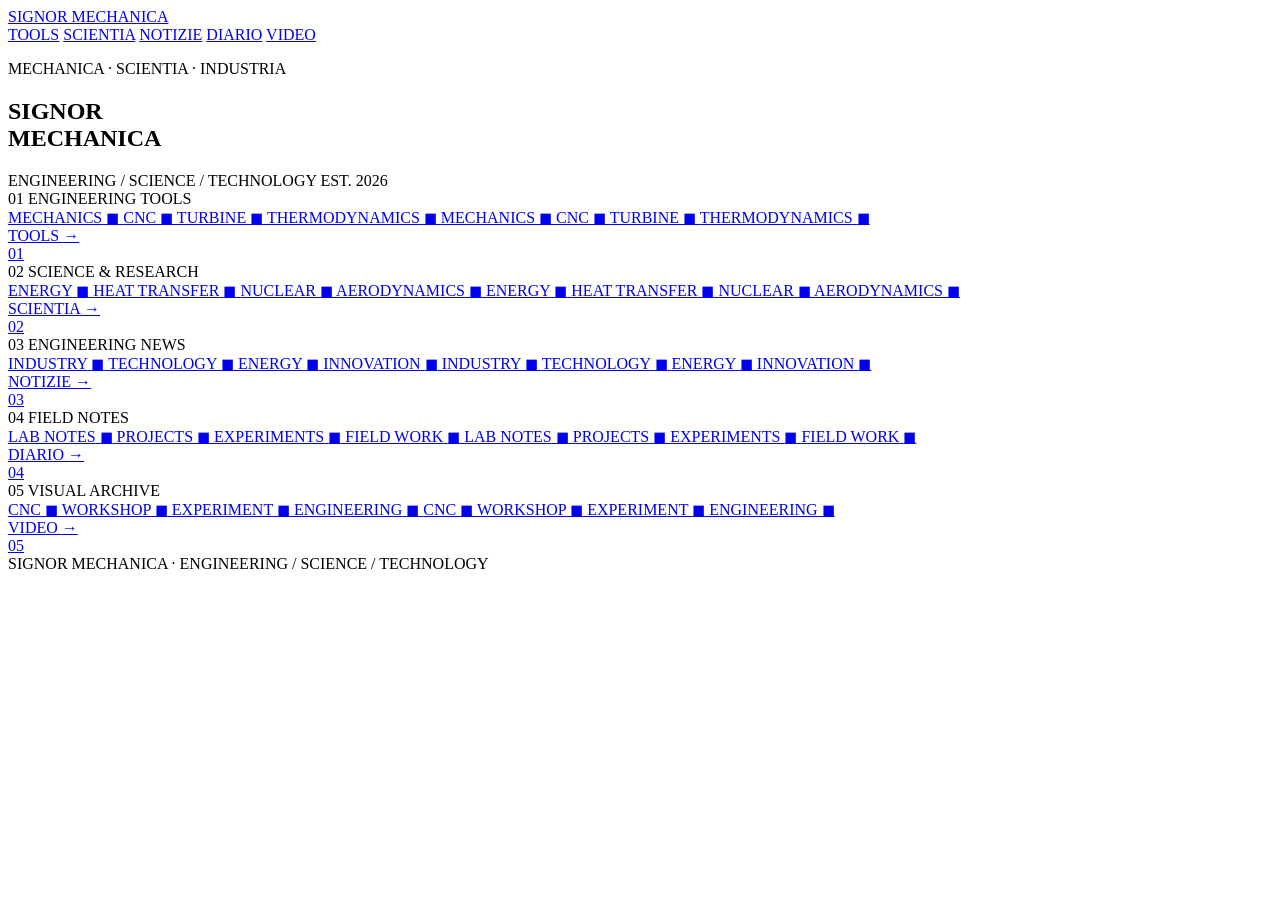
==== index.html @ 3d64be2a "Add files via upload" ====
<!DOCTYPE html>
<html lang="tr">

<head>
    <meta charset="UTF-8">
    <meta name="viewport" content="width=device-width, initial-scale=1.0">

    <title>Signor Mechanica</title>

    <link rel="stylesheet" href="css/style.css">
</head>

<body>

<header class="header">

    <a href="index.html" class="brand">
        SIGNOR MECHANICA
    </a>

    <nav class="navigation">
        <a href="tools.html">TOOLS</a>
        <a href="scientia.html">SCIENTIA</a>
        <a href="notizie.html">NOTIZIE</a>
        <a href="diario.html">DIARIO</a>
        <a href="video.html">VIDEO</a>
    </nav>

</header>


<main>

    <!-- HERO -->

    <section class="hero">

        <p>MECHANICA · SCIENTIA · INDUSTRIA</p>

        <h1>
            SIGNOR<br>
            MECHANICA
        </h1>

        <div class="hero-meta">
            <span>ENGINEERING / SCIENCE / TECHNOLOGY</span>
            <span>EST. 2026</span>
        </div>

    </section>


    <!-- =========================
         TOOLS
    ========================== -->

    <section class="feature-section">

        <div class="feature-label">
            <span>01</span>
            <span>ENGINEERING TOOLS</span>
        </div>

        <a href="tools.html" class="banner-link">

            <div class="banner banner-tools">

                <div class="technical-lines"></div>

                <div class="banner-track">

                    <span>MECHANICS</span>
                    <span>◼</span>
                    <span>CNC</span>
                    <span>◼</span>
                    <span>TURBINE</span>
                    <span>◼</span>
                    <span>THERMODYNAMICS</span>
                    <span>◼</span>

                    <span>MECHANICS</span>
                    <span>◼</span>
                    <span>CNC</span>
                    <span>◼</span>
                    <span>TURBINE</span>
                    <span>◼</span>
                    <span>THERMODYNAMICS</span>
                    <span>◼</span>

                </div>

                <div class="banner-title">
                    TOOLS <span>→</span>
                </div>

                <div class="banner-number">
                    01
                </div>

            </div>

        </a>

    </section>


    <!-- =========================
         SCIENTIA
    ========================== -->

    <section class="feature-section">

        <div class="feature-label">
            <span>02</span>
            <span>SCIENCE & RESEARCH</span>
        </div>

        <a href="scientia.html" class="banner-link">

            <div class="banner banner-scientia">

                <div class="technical-lines"></div>

                <div class="banner-track reverse">

                    <span>ENERGY</span>
                    <span>◼</span>
                    <span>HEAT TRANSFER</span>
                    <span>◼</span>
                    <span>NUCLEAR</span>
                    <span>◼</span>
                    <span>AERODYNAMICS</span>
                    <span>◼</span>

                    <span>ENERGY</span>
                    <span>◼</span>
                    <span>HEAT TRANSFER</span>
                    <span>◼</span>
                    <span>NUCLEAR</span>
                    <span>◼</span>
                    <span>AERODYNAMICS</span>
                    <span>◼</span>

                </div>

                <div class="banner-title">
                    SCIENTIA <span>→</span>
                </div>

                <div class="banner-number">
                    02
                </div>

            </div>

        </a>

    </section>


    <!-- =========================
         NOTIZIE
    ========================== -->

    <section class="feature-section">

        <div class="feature-label">
            <span>03</span>
            <span>ENGINEERING NEWS</span>
        </div>

        <a href="notizie.html" class="banner-link">

            <div class="banner banner-notizie">

                <div class="technical-lines"></div>

                <div class="banner-track">

                    <span>INDUSTRY</span>
                    <span>◼</span>
                    <span>TECHNOLOGY</span>
                    <span>◼</span>
                    <span>ENERGY</span>
                    <span>◼</span>
                    <span>INNOVATION</span>
                    <span>◼</span>

                    <span>INDUSTRY</span>
                    <span>◼</span>
                    <span>TECHNOLOGY</span>
                    <span>◼</span>
                    <span>ENERGY</span>
                    <span>◼</span>
                    <span>INNOVATION</span>
                    <span>◼</span>

                </div>

                <div class="banner-title">
                    NOTIZIE <span>→</span>
                </div>

                <div class="banner-number">
                    03
                </div>

            </div>

        </a>

    </section>


    <!-- =========================
         DIARIO
    ========================== -->

    <section class="feature-section">

        <div class="feature-label">
            <span>04</span>
            <span>FIELD NOTES</span>
        </div>

        <a href="diario.html" class="banner-link">

            <div class="banner banner-diario">

                <div class="technical-lines"></div>

                <div class="banner-track reverse">

                    <span>LAB NOTES</span>
                    <span>◼</span>
                    <span>PROJECTS</span>
                    <span>◼</span>
                    <span>EXPERIMENTS</span>
                    <span>◼</span>
                    <span>FIELD WORK</span>
                    <span>◼</span>

                    <span>LAB NOTES</span>
                    <span>◼</span>
                    <span>PROJECTS</span>
                    <span>◼</span>
                    <span>EXPERIMENTS</span>
                    <span>◼</span>
                    <span>FIELD WORK</span>
                    <span>◼</span>

                </div>

                <div class="banner-title">
                    DIARIO <span>→</span>
                </div>

                <div class="banner-number">
                    04
                </div>

            </div>

        </a>

    </section>


    <!-- =========================
         VIDEO
    ========================== -->

    <section class="feature-section">

        <div class="feature-label">
            <span>05</span>
            <span>VISUAL ARCHIVE</span>
        </div>

        <a href="video.html" class="banner-link">

            <div class="banner banner-video">

                <div class="technical-lines"></div>

                <div class="banner-track">

                    <span>CNC</span>
                    <span>◼</span>
                    <span>WORKSHOP</span>
                    <span>◼</span>
                    <span>EXPERIMENT</span>
                    <span>◼</span>
                    <span>ENGINEERING</span>
                    <span>◼</span>

                    <span>CNC</span>
                    <span>◼</span>
                    <span>WORKSHOP</span>
                    <span>◼</span>
                    <span>EXPERIMENT</span>
                    <span>◼</span>
                    <span>ENGINEERING</span>
                    <span>◼</span>

                </div>

                <div class="banner-title">
                    VIDEO <span>→</span>
                </div>

                <div class="banner-number">
                    05
                </div>

            </div>

        </a>

    </section>

</main>


<footer class="footer">

    SIGNOR MECHANICA · ENGINEERING / SCIENCE / TECHNOLOGY

</footer>


<script src="js/main.js"></script>

</body>

</html>
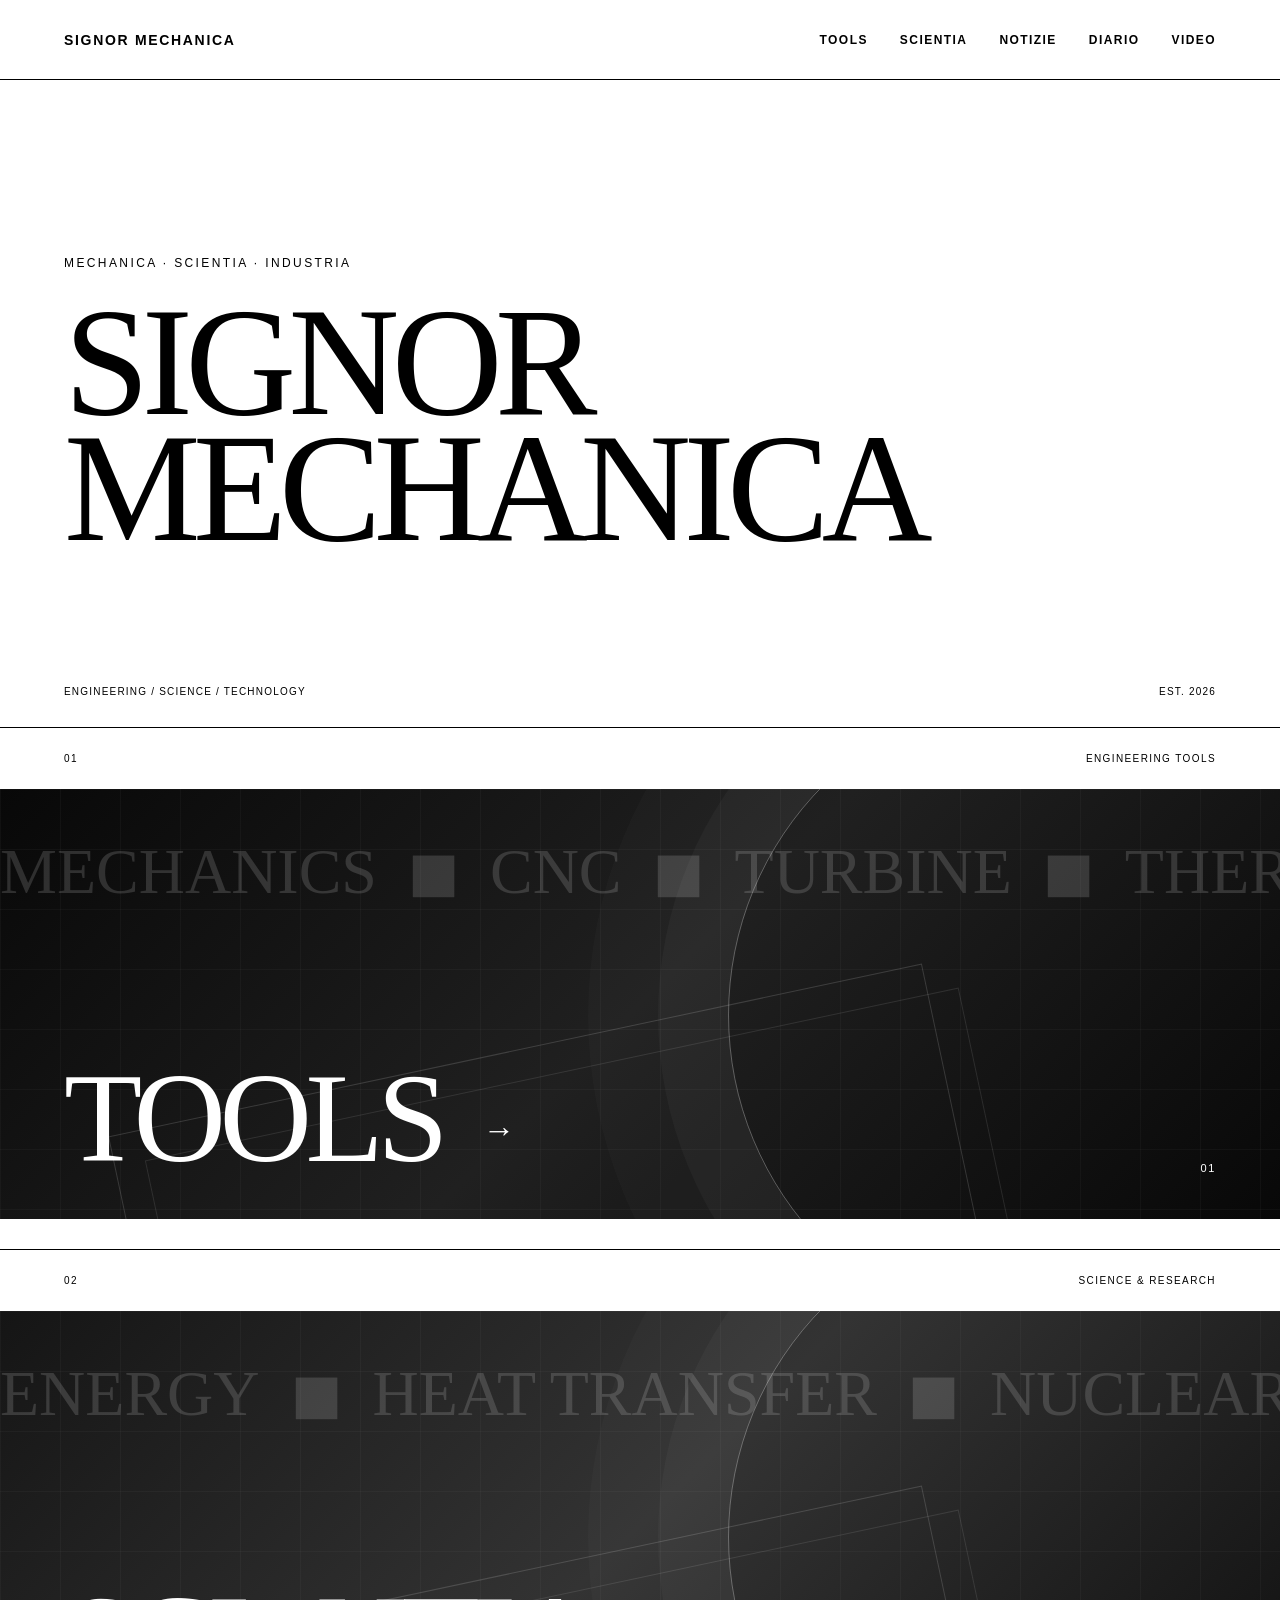
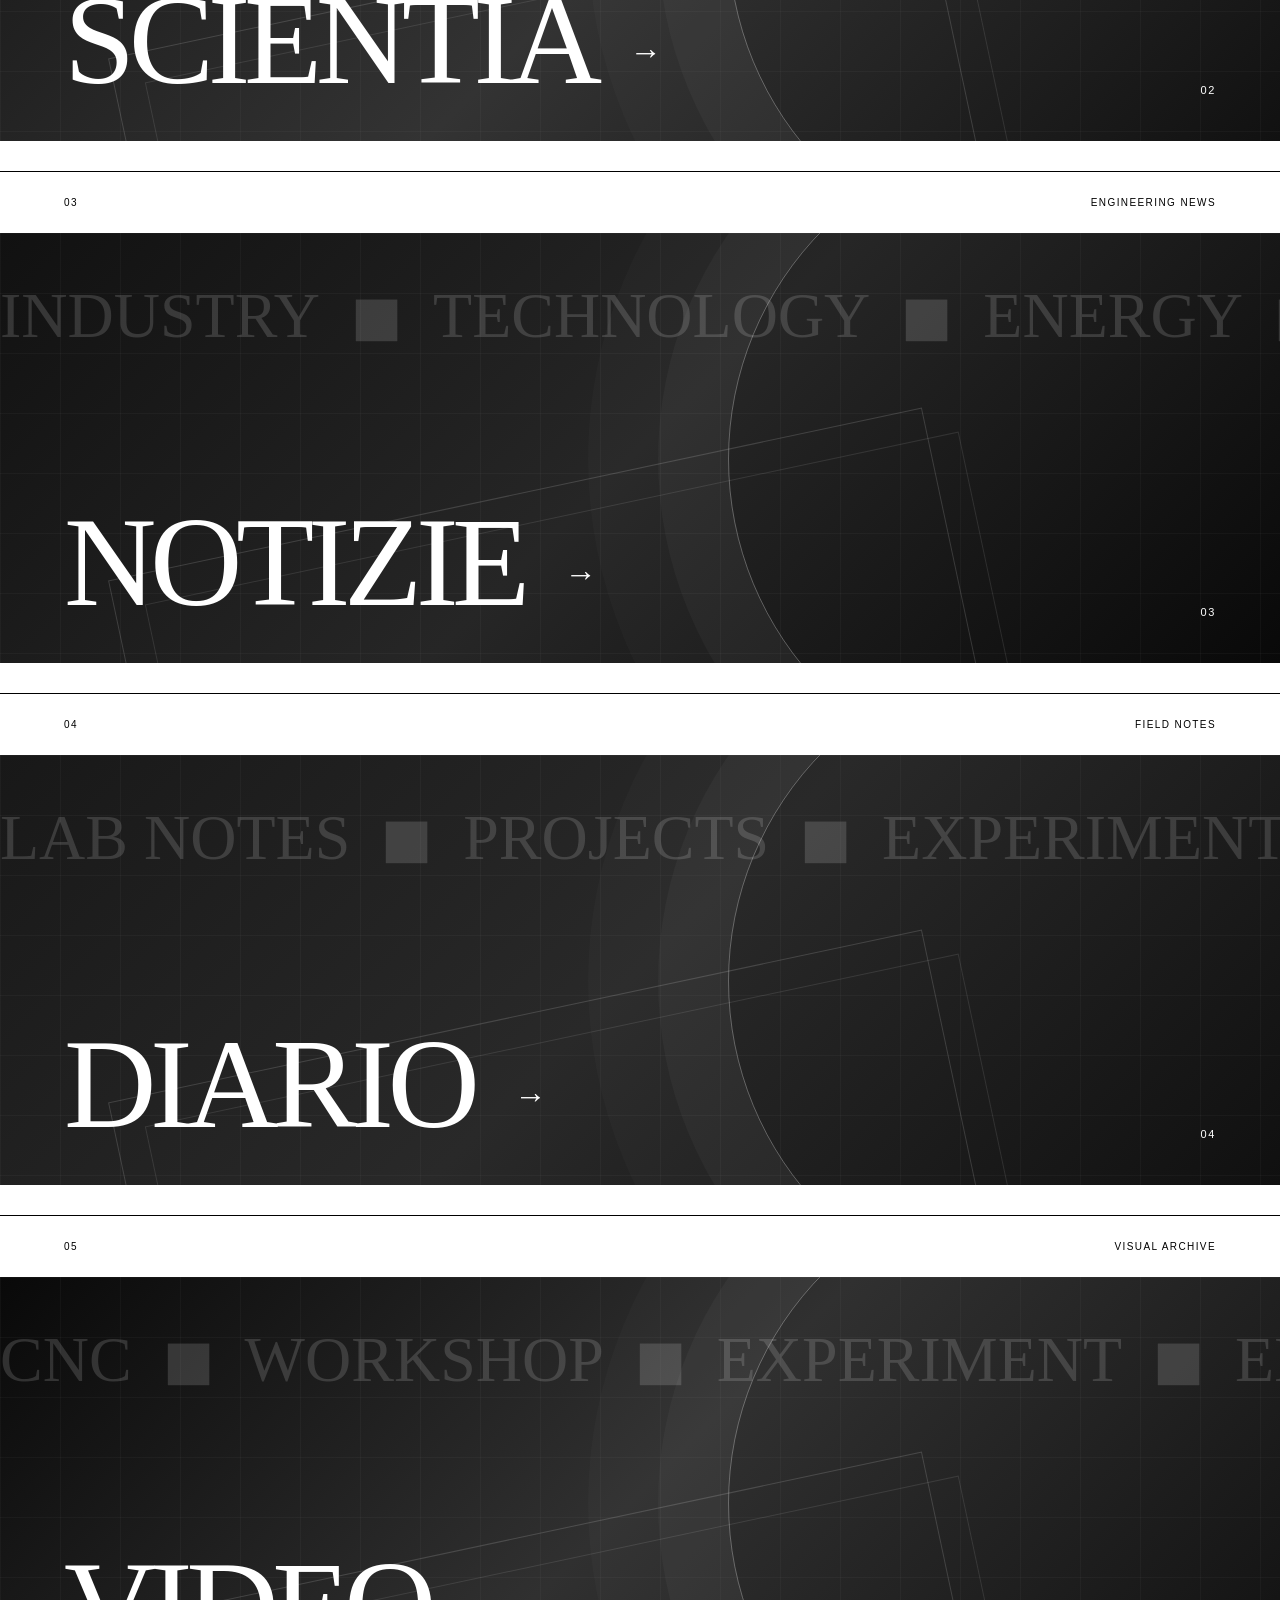
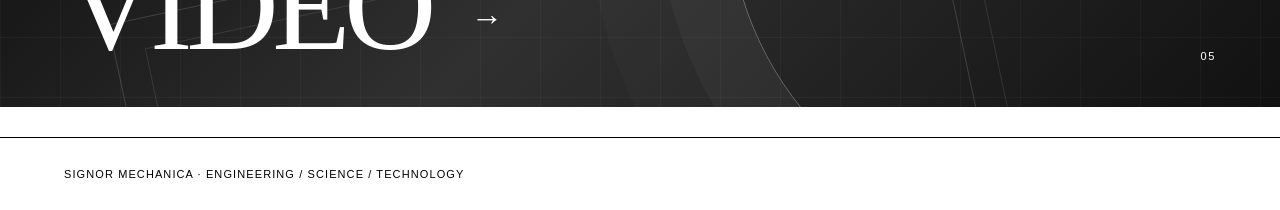
==== commit ea4fd32e: "Update index.html" ====
--- a/index.html
+++ b/index.html
@@ -7,7 +7,7 @@
 
     <title>Signor Mechanica</title>
 
-    <link rel="stylesheet" href="css/style.css">
+    <link rel="stylesheet" href="style.css">
 </head>
 
 <body>
@@ -333,4 +333,4 @@
 
 </body>
 
-</html>+</html>
--- a/style.css
+++ b/style.css
@@ -0,0 +1,1533 @@
+* {
+    margin: 0;
+    padding: 0;
+    box-sizing: border-box;
+}
+
+html {
+    scroll-behavior: smooth;
+}
+
+body {
+    background: #ffffff;
+    color: #000000;
+    font-family: Arial, Helvetica, sans-serif;
+}
+
+
+/* =========================
+   HEADER
+========================= */
+
+.header {
+    height: 80px;
+    padding: 0 5vw;
+
+    display: flex;
+    align-items: center;
+    justify-content: space-between;
+
+    border-bottom: 1px solid #000000;
+}
+
+.brand {
+    color: #000000;
+    text-decoration: none;
+
+    font-size: 14px;
+    font-weight: 700;
+    letter-spacing: 0.12em;
+}
+
+.navigation {
+    display: flex;
+    gap: 32px;
+}
+
+.navigation a {
+    color: #000000;
+    text-decoration: none;
+
+    font-size: 12px;
+    font-weight: 600;
+    letter-spacing: 0.12em;
+}
+
+.navigation a:hover {
+    text-decoration: underline;
+}
+
+
+/* =========================
+   HERO
+========================= */
+
+.hero {
+    min-height: 72vh;
+    padding: 10vh 5vw;
+
+    display: flex;
+    flex-direction: column;
+    justify-content: center;
+
+    border-bottom: 1px solid #000000;
+
+    position: relative;
+    overflow: hidden;
+}
+
+.hero p {
+    margin-bottom: 30px;
+
+    font-size: 12px;
+    letter-spacing: 0.2em;
+}
+
+.hero h1 {
+    font-family: Georgia, "Times New Roman", serif;
+
+    font-size: clamp(60px, 12vw, 180px);
+    font-weight: 400;
+
+    line-height: 0.82;
+    letter-spacing: -0.05em;
+}
+
+.hero-meta {
+    position: absolute;
+
+    bottom: 30px;
+    left: 5vw;
+    right: 5vw;
+
+    display: flex;
+    justify-content: space-between;
+
+    font-size: 10px;
+    letter-spacing: 0.12em;
+}
+
+
+/* =========================
+   FEATURE SECTIONS
+========================= */
+
+.feature-section {
+    border-bottom: 1px solid #000000;
+    padding: 0 0 30px;
+}
+
+.feature-label {
+    padding: 25px 5vw;
+
+    display: flex;
+    justify-content: space-between;
+
+    font-size: 10px;
+    letter-spacing: 0.14em;
+}
+
+
+/* =========================
+   BANNER
+========================= */
+
+.banner-link {
+    display: block;
+
+    color: #ffffff;
+    text-decoration: none;
+
+    overflow: hidden;
+}
+
+.banner {
+    height: 430px;
+
+    position: relative;
+    overflow: hidden;
+
+    background: #111111;
+
+    transition:
+        transform 0.6s cubic-bezier(.2,.8,.2,1),
+        filter 0.6s ease;
+}
+
+
+/* =========================
+   TECHNICAL BACKGROUND
+========================= */
+
+.banner::before {
+    content: "";
+
+    position: absolute;
+    inset: 0;
+
+    background:
+        linear-gradient(
+            90deg,
+            rgba(255,255,255,0.04) 1px,
+            transparent 1px
+        ),
+        linear-gradient(
+            rgba(255,255,255,0.04) 1px,
+            transparent 1px
+        );
+
+    background-size: 60px 60px;
+
+    opacity: 0.8;
+}
+
+
+/* Large engineering circles */
+
+.banner::after {
+    content: "";
+
+    position: absolute;
+
+    width: 650px;
+    height: 650px;
+
+    border: 1px solid rgba(255,255,255,0.3);
+    border-radius: 50%;
+
+    right: -100px;
+    top: -100px;
+
+    box-shadow:
+        0 0 0 70px rgba(255,255,255,0.03),
+        0 0 0 140px rgba(255,255,255,0.02);
+}
+
+
+/* =========================
+   DIFFERENT BANNER WORLDS
+========================= */
+
+.banner-tools {
+    background:
+        linear-gradient(
+            135deg,
+            #080808 0%,
+            #202020 50%,
+            #080808 100%
+        );
+}
+
+.banner-scientia {
+    background:
+        linear-gradient(
+            135deg,
+            #151515 0%,
+            #333333 50%,
+            #111111 100%
+        );
+}
+
+.banner-notizie {
+    background:
+        linear-gradient(
+            135deg,
+            #111111 0%,
+            #262626 50%,
+            #090909 100%
+        );
+}
+
+.banner-diario {
+    background:
+        linear-gradient(
+            135deg,
+            #181818 0%,
+            #292929 50%,
+            #101010 100%
+        );
+}
+
+.banner-video {
+    background:
+        linear-gradient(
+            135deg,
+            #090909 0%,
+            #303030 50%,
+            #111111 100%
+        );
+}
+
+
+/* =========================
+   MOVING TEXT
+========================= */
+
+.banner-track {
+    position: absolute;
+
+    top: 45px;
+    left: 0;
+
+    display: flex;
+    align-items: center;
+
+    gap: 30px;
+
+    width: max-content;
+
+    white-space: nowrap;
+
+    font-family: Georgia, "Times New Roman", serif;
+
+    font-size: clamp(35px, 5vw, 70px);
+
+    color: rgba(255,255,255,0.15);
+
+    animation: bannerMove 24s linear infinite;
+}
+
+.banner-track.reverse {
+    animation: bannerMoveReverse 28s linear infinite;
+}
+
+.banner:hover .banner-track {
+    animation-play-state: paused;
+}
+
+@keyframes bannerMove {
+
+    from {
+        transform: translateX(0);
+    }
+
+    to {
+        transform: translateX(-50%);
+    }
+
+}
+
+@keyframes bannerMoveReverse {
+
+    from {
+        transform: translateX(-50%);
+    }
+
+    to {
+        transform: translateX(0);
+    }
+
+}
+
+
+/* =========================
+   TECHNICAL LINES
+========================= */
+
+.technical-lines {
+    position: absolute;
+
+    width: 65%;
+    height: 65%;
+
+    left: 10%;
+    bottom: -25%;
+
+    border: 1px solid rgba(255,255,255,0.15);
+
+    transform: rotate(-12deg);
+
+    pointer-events: none;
+}
+
+.technical-lines::before {
+    content: "";
+
+    position: absolute;
+
+    width: 100%;
+    height: 100%;
+
+    left: 30px;
+    top: 30px;
+
+    border: 1px solid rgba(255,255,255,0.1);
+}
+
+
+/* =========================
+   BANNER TITLE
+========================= */
+
+.banner-title {
+    position: absolute;
+
+    left: 5vw;
+    bottom: 50px;
+
+    z-index: 5;
+
+    font-family: Georgia, "Times New Roman", serif;
+
+    font-size: clamp(65px, 10vw, 150px);
+
+    line-height: 0.8;
+
+    letter-spacing: -0.05em;
+
+    transition:
+        transform 0.5s ease,
+        letter-spacing 0.5s ease;
+}
+
+.banner-title span {
+    font-family: Arial, Helvetica, sans-serif;
+
+    font-size: 0.25em;
+
+    vertical-align: middle;
+
+    margin-left: 15px;
+}
+
+.banner:hover .banner-title {
+    transform: translateX(20px);
+    letter-spacing: -0.03em;
+}
+
+
+/* =========================
+   NUMBER
+========================= */
+
+.banner-number {
+    position: absolute;
+
+    right: 5vw;
+    bottom: 45px;
+
+    z-index: 5;
+
+    font-size: 11px;
+    letter-spacing: 0.15em;
+}
+
+
+/* =========================
+   HOVER
+========================= */
+
+.banner-link:hover .banner {
+    transform: scale(0.985);
+    filter: contrast(1.15);
+}
+
+.banner-link:active .banner {
+    transform: scale(0.97);
+}
+
+
+/* =========================
+   FOOTER
+========================= */
+
+.footer {
+    padding: 30px 5vw;
+
+    font-size: 11px;
+    letter-spacing: 0.1em;
+}
+
+
+/* =========================
+   MOBILE
+========================= */
+
+@media (max-width: 700px) {
+
+    .header {
+        height: auto;
+
+        padding: 25px 5vw;
+
+        flex-direction: column;
+        align-items: flex-start;
+
+        gap: 20px;
+    }
+
+    .navigation {
+        flex-wrap: wrap;
+        gap: 15px;
+    }
+
+    .hero {
+        min-height: 65vh;
+    }
+
+    .hero h1 {
+        font-size: 20vw;
+    }
+
+    .hero-meta {
+        flex-direction: column;
+        gap: 10px;
+    }
+
+    .feature-label {
+        padding: 20px 5vw;
+    }
+
+    .banner {
+        height: 300px;
+    }
+
+    .banner-track {
+        top: 35px;
+
+        font-size: 40px;
+
+        gap: 20px;
+    }
+
+    .banner-title {
+        left: 5vw;
+        bottom: 35px;
+
+        font-size: 18vw;
+    }
+
+    .banner-number {
+        bottom: 30px;
+        right: 5vw;
+    }
+
+}
+/* ==========================================
+   TOOLS PAGE
+========================================== */
+
+.tool-category {
+    width: 100%;
+}
+
+.tools-grid {
+    display: grid;
+    grid-template-columns: repeat(2, 1fr);
+
+    gap: 1px;
+
+    background: #000000;
+
+    border-bottom: 1px solid #000000;
+}
+
+.tool-card {
+    background: #ffffff;
+
+    min-height: 500px;
+
+    padding: 50px;
+
+    display: flex;
+    flex-direction: column;
+}
+
+.tool-card > span {
+    font-size: 11px;
+
+    letter-spacing: 0.1em;
+
+    margin-bottom: 30px;
+}
+
+.tool-card h2 {
+    font-family: Georgia, "Times New Roman", serif;
+
+    font-size: clamp(40px, 6vw, 80px);
+
+    font-weight: 400;
+
+    line-height: 0.9;
+
+    margin-bottom: 20px;
+}
+
+.tool-card p {
+    max-width: 400px;
+
+    font-size: 14px;
+
+    line-height: 1.5;
+
+    margin-bottom: 40px;
+}
+
+.formula {
+    font-family: Georgia, "Times New Roman", serif;
+
+    font-size: 24px;
+
+    padding: 18px 0;
+
+    margin-bottom: 30px;
+
+    border-top: 1px solid #000000;
+    border-bottom: 1px solid #000000;
+}
+
+.tool-card label {
+    font-size: 11px;
+
+    letter-spacing: 0.08em;
+
+    margin-bottom: 8px;
+}
+
+.tool-card input {
+    width: 100%;
+
+    padding: 14px;
+
+    margin-bottom: 20px;
+
+    border: 1px solid #000000;
+
+    background: #ffffff;
+
+    font-size: 16px;
+
+    font-family: Arial, Helvetica, sans-serif;
+}
+
+.tool-card input:focus {
+    outline: none;
+
+    border: 2px solid #000000;
+}
+
+.tool-card button {
+    margin-top: 10px;
+
+    padding: 16px;
+
+    border: 1px solid #000000;
+
+    background: #000000;
+
+    color: #ffffff;
+
+    font-size: 11px;
+
+    font-weight: 700;
+
+    letter-spacing: 0.12em;
+
+    cursor: pointer;
+
+    transition:
+        background 0.2s ease,
+        color 0.2s ease;
+}
+
+.tool-card button:hover {
+    background: #ffffff;
+
+    color: #000000;
+}
+
+.result {
+    margin-top: 30px;
+
+    min-height: 40px;
+
+    font-family: Georgia, "Times New Roman", serif;
+
+    font-size: 28px;
+
+    border-top: 1px solid #000000;
+
+    padding-top: 15px;
+}
+
+
+/* ==========================================
+   TOOLS CATEGORY HEADER
+========================================== */
+
+.category-title {
+    position: relative;
+
+    min-height: 38vh;
+
+    padding: 8vh 5vw;
+
+    display: flex;
+
+    flex-direction: column;
+
+    justify-content: center;
+
+    align-items: center;
+
+    text-align: center;
+
+    border-bottom: 1px solid #000000;
+}
+
+.category-title > span {
+    position: absolute;
+
+    top: 8vh;
+
+    left: 5vw;
+
+    font-size: 11px;
+
+    letter-spacing: 0.12em;
+}
+
+.category-title h2 {
+    margin: 0;
+
+    font-family: Georgia, "Times New Roman", serif;
+
+    font-size: clamp(55px, 9vw, 130px);
+
+    font-weight: 400;
+
+    line-height: 0.85;
+
+    letter-spacing: -0.04em;
+}
+
+.category-title p {
+    margin: 30px auto 0;
+
+    max-width: 560px;
+
+    font-size: 14px;
+
+    line-height: 1.6;
+
+    text-align: center;
+}
+
+
+/* ==========================================
+   TOOLS MOBILE
+========================================== */
+
+@media (max-width: 700px) {
+
+    .category-title {
+        min-height: 35vh;
+
+        padding: 9vh 5vw;
+    }
+
+    .category-title > span {
+        top: 5vh;
+
+        left: 5vw;
+    }
+
+    .category-title h2 {
+        font-size: 17vw;
+
+        line-height: 0.9;
+    }
+
+    .category-title p {
+        max-width: 90%;
+
+        margin-top: 25px;
+
+        font-size: 13px;
+    }
+
+    .tools-grid {
+        grid-template-columns: 1fr;
+    }
+
+    .tool-card {
+        padding: 35px 5vw;
+
+        min-height: 500px;
+    }
+
+}
+
+/* ==========================================
+   ENGINEERING MAP — CLEAN VERSION
+========================================== */
+
+.engineering-map {
+    width: 100%;
+    padding: 10vh 5vw 12vh;
+
+    background: #f5f5f2;
+
+    border-bottom: 1px solid #000000;
+}
+
+
+/* =========================
+   HEADER
+========================= */
+
+.engineering-map-header {
+    display: flex;
+    justify-content: space-between;
+    align-items: flex-end;
+
+    margin-bottom: 55px;
+}
+
+.engineering-map-header span {
+    font-size: 10px;
+    letter-spacing: 0.16em;
+}
+
+.engineering-map-header h2 {
+    margin: 0;
+
+    font-family: Georgia, "Times New Roman", serif;
+
+    font-size: clamp(55px, 8vw, 110px);
+    font-weight: 400;
+
+    line-height: 0.8;
+    letter-spacing: -0.05em;
+}
+
+
+/* =========================
+   MAP CONTAINER
+========================= */
+
+.map-container {
+    position: relative;
+
+    width: 100%;
+    height: 650px;
+
+    background: #ffffff;
+
+    border: 1px solid #000000;
+
+    overflow: hidden;
+}
+
+
+/* =========================
+   TECHNICAL GRID
+========================= */
+
+.map-container::before {
+    content: "";
+
+    position: absolute;
+    inset: 0;
+
+    background-image:
+        linear-gradient(
+            rgba(0,0,0,0.025) 1px,
+            transparent 1px
+        ),
+        linear-gradient(
+            90deg,
+            rgba(0,0,0,0.025) 1px,
+            transparent 1px
+        );
+
+    background-size: 60px 60px;
+
+    pointer-events: none;
+}
+
+
+/* =========================
+   REMOVE OLD AXIS
+========================= */
+
+.map-axis {
+    display: none;
+}
+
+
+/* =========================
+   CONNECTIONS
+========================= */
+
+.map-connection {
+    position: absolute;
+
+    z-index: 1;
+
+    background: #000000;
+
+    opacity: 0.18;
+}
+
+
+/* vertical connection */
+
+.map-connection.vertical {
+    width: 1px;
+
+    height: 70%;
+
+    top: 15%;
+    bottom: auto;
+}
+
+
+/* horizontal connection */
+
+.map-connection.horizontal {
+    height: 1px;
+
+    width: 70%;
+
+    left: 15%;
+    right: auto;
+}
+
+
+/* =========================
+   NODES
+========================= */
+
+.map-node {
+    position: absolute;
+
+    z-index: 3;
+
+    width: 180px;
+    min-height: 105px;
+
+    padding: 20px;
+
+    background: rgba(255,255,255,0.96);
+
+    border: 1px solid #000000;
+
+    transition:
+        transform 0.3s ease,
+        background 0.3s ease,
+        color 0.3s ease,
+        box-shadow 0.3s ease;
+}
+
+
+/* hover */
+
+.map-node:hover {
+    background: #000000;
+    color: #ffffff;
+
+    transform: translateY(-7px);
+
+    box-shadow: 10px 10px 0 rgba(0,0,0,0.12);
+}
+
+
+/* =========================
+   NODE NUMBER
+========================= */
+
+.map-node span {
+    display: block;
+
+    margin-bottom: 12px;
+
+    font-size: 9px;
+    letter-spacing: 0.15em;
+
+    opacity: 0.6;
+}
+
+
+/* =========================
+   NODE TITLE
+========================= */
+
+.map-node h3 {
+    margin: 0;
+
+    font-family: Georgia, "Times New Roman", serif;
+
+    font-size: 27px;
+    font-weight: 400;
+
+    line-height: 0.9;
+}
+
+
+/* =========================
+   NODE DESCRIPTION
+========================= */
+
+.map-node p {
+    margin-top: 12px;
+
+    max-width: 150px;
+
+    font-size: 10px;
+
+    line-height: 1.45;
+}
+
+
+/* =========================
+   NODE POSITIONS
+========================= */
+
+/* TOP LEFT */
+
+.map-node.mechanics {
+    left: 6%;
+    top: 12%;
+}
+
+
+/* TOP CENTER */
+
+.map-node.materials {
+    left: 50%;
+    top: 7%;
+
+    transform: translateX(-50%);
+}
+
+.map-node.materials:hover {
+    transform: translateX(-50%) translateY(-7px);
+}
+
+
+/* TOP RIGHT */
+
+.map-node.thermo {
+    right: 6%;
+    top: 12%;
+}
+
+
+/* BOTTOM LEFT */
+
+.map-node.fluids {
+    left: 6%;
+    bottom: 12%;
+}
+
+
+/* BOTTOM CENTER */
+
+.map-node.energy {
+    left: 50%;
+    bottom: 7%;
+
+    transform: translateX(-50%);
+}
+
+.map-node.energy:hover {
+    transform: translateX(-50%) translateY(-7px);
+}
+
+
+/* BOTTOM RIGHT */
+
+.map-node.heat {
+    right: 6%;
+    bottom: 12%;
+}
+
+
+/* =========================
+   CENTER
+========================= */
+
+.map-center {
+    position: absolute;
+
+    z-index: 5;
+
+    left: 50%;
+    top: 50%;
+
+    transform: translate(-50%, -50%);
+
+    width: 145px;
+    height: 145px;
+
+    display: flex;
+    align-items: center;
+    justify-content: center;
+
+    text-align: center;
+
+    background: #000000;
+    color: #ffffff;
+
+    border-radius: 50%;
+
+    font-family: Georgia, "Times New Roman", serif;
+
+    font-size: 21px;
+
+    line-height: 0.95;
+
+    box-shadow:
+        0 0 0 15px #ffffff,
+        0 0 0 16px rgba(0,0,0,0.12);
+
+    transition:
+        transform 0.3s ease,
+        box-shadow 0.3s ease;
+}
+
+
+.map-center:hover {
+    transform: translate(-50%, -50%) scale(1.06);
+
+    box-shadow:
+        0 0 0 15px #ffffff,
+        0 0 0 16px #000000;
+}
+
+
+/* =========================
+   MOBILE
+========================= */
+
+@media (max-width: 700px) {
+
+    .engineering-map {
+        padding: 8vh 5vw 10vh;
+    }
+
+
+    .engineering-map-header {
+        display: block;
+
+        margin-bottom: 35px;
+    }
+
+
+    .engineering-map-header h2 {
+        margin-top: 20px;
+
+        font-size: 18vw;
+    }
+
+
+    .map-container {
+        height: 820px;
+
+        min-height: 0;
+    }
+
+
+    .map-axis {
+        display: none;
+    }
+
+
+    .map-connection {
+        display: none;
+    }
+
+
+    .map-center {
+        width: 115px;
+        height: 115px;
+
+        font-size: 17px;
+    }
+
+
+    .map-node {
+        width: 145px;
+        min-height: 95px;
+
+        padding: 16px;
+    }
+
+
+    .map-node h3 {
+        font-size: 22px;
+    }
+
+
+    .map-node p {
+        font-size: 9px;
+
+        max-width: 120px;
+    }
+
+
+    .map-node.mechanics {
+        left: 4%;
+        top: 7%;
+    }
+
+
+    .map-node.materials {
+        left: auto;
+        right: 4%;
+        top: 7%;
+
+        transform: none;
+    }
+
+    .map-node.materials:hover {
+        transform: translateY(-6px);
+    }
+
+
+    .map-node.thermo {
+        right: 4%;
+        top: 29%;
+    }
+
+
+    .map-node.fluids {
+        left: 4%;
+        bottom: 29%;
+    }
+
+
+    .map-node.energy {
+        left: 4%;
+        bottom: 7%;
+
+        transform: none;
+    }
+
+    .map-node.energy:hover {
+        transform: translateY(-6px);
+    }
+
+
+    .map-node.heat {
+        right: 4%;
+        bottom: 7%;
+    }
+}
+/* ==========================================
+   ENGINEERING MAP — FINAL OVERRIDE
+========================================== */
+
+.engineering-map {
+    width: 100% !important;
+    padding: 90px 5vw 110px !important;
+    background: #f4f4f1 !important;
+    border-bottom: 1px solid #000 !important;
+}
+
+.engineering-map-header {
+    display: flex !important;
+    justify-content: space-between !important;
+    align-items: flex-end !important;
+    margin-bottom: 55px !important;
+}
+
+.engineering-map-header span {
+    font-size: 10px !important;
+    letter-spacing: 0.16em !important;
+}
+
+.engineering-map-header h2 {
+    margin: 0 !important;
+    font-family: Georgia, "Times New Roman", serif !important;
+    font-size: clamp(55px, 8vw, 110px) !important;
+    font-weight: 400 !important;
+    line-height: 0.8 !important;
+    letter-spacing: -0.05em !important;
+}
+
+
+/* MAP */
+
+.map-container {
+    position: relative !important;
+    width: 100% !important;
+    height: 650px !important;
+    min-height: 0 !important;
+
+    background: #fff !important;
+
+    border: 1px solid #000 !important;
+
+    overflow: hidden !important;
+}
+
+
+/* GRID */
+
+.map-container::before {
+    content: "" !important;
+
+    position: absolute !important;
+    inset: 0 !important;
+
+    background-image:
+        linear-gradient(
+            rgba(0,0,0,0.025) 1px,
+            transparent 1px
+        ),
+        linear-gradient(
+            90deg,
+            rgba(0,0,0,0.025) 1px,
+            transparent 1px
+        ) !important;
+
+    background-size: 60px 60px !important;
+
+    pointer-events: none !important;
+}
+
+
+/* ESKİ AXIS KAPAT */
+
+.map-axis {
+    display: none !important;
+}
+
+
+/* CONNECTIONS */
+
+.map-connection {
+    display: none !important;
+}
+
+
+/* NODES */
+
+.map-node {
+    position: absolute !important;
+
+    width: 180px !important;
+    min-height: 105px !important;
+
+    padding: 20px !important;
+
+    background: #fff !important;
+    color: #000 !important;
+
+    border: 1px solid #000 !important;
+
+    z-index: 10 !important;
+
+    transition:
+        transform 0.25s ease,
+        background 0.25s ease,
+        color 0.25s ease,
+        box-shadow 0.25s ease !important;
+}
+
+
+/* NODE HOVER */
+
+.map-node:hover {
+    background: #000 !important;
+    color: #fff !important;
+
+    transform: translateY(-6px) !important;
+
+    box-shadow: 10px 10px 0 rgba(0,0,0,0.12) !important;
+}
+
+
+/* NODE TEXT */
+
+.map-node span {
+    display: block !important;
+
+    margin-bottom: 12px !important;
+
+    font-size: 9px !important;
+    letter-spacing: 0.15em !important;
+}
+
+.map-node h3 {
+    margin: 0 !important;
+
+    font-family: Georgia, "Times New Roman", serif !important;
+
+    font-size: 27px !important;
+    font-weight: 400 !important;
+
+    line-height: 0.9 !important;
+}
+
+.map-node p {
+    margin-top: 12px !important;
+
+    font-size: 10px !important;
+    line-height: 1.45 !important;
+
+    max-width: 150px !important;
+}
+
+
+/* =========================
+   NODE POSITIONS
+========================= */
+
+.map-node.mechanics {
+    left: 7% !important;
+    top: 12% !important;
+}
+
+.map-node.materials {
+    left: 50% !important;
+    top: 7% !important;
+
+    transform: translateX(-50%) !important;
+}
+
+.map-node.thermo {
+    right: 7% !important;
+    top: 12% !important;
+}
+
+.map-node.fluids {
+    left: 7% !important;
+    bottom: 12% !important;
+}
+
+.map-node.energy {
+    left: 50% !important;
+    bottom: 7% !important;
+
+    transform: translateX(-50%) !important;
+}
+
+.map-node.heat {
+    right: 7% !important;
+    bottom: 12% !important;
+}
+
+
+/* CENTER */
+
+.map-center {
+    position: absolute !important;
+
+    left: 50% !important;
+    top: 50% !important;
+
+    transform: translate(-50%, -50%) !important;
+
+    width: 145px !important;
+    height: 145px !important;
+
+    display: flex !important;
+    align-items: center !important;
+    justify-content: center !important;
+
+    text-align: center !important;
+
+    background: #000 !important;
+    color: #fff !important;
+
+    border-radius: 50% !important;
+
+    font-family: Georgia, "Times New Roman", serif !important;
+
+    font-size: 21px !important;
+    line-height: 0.95 !important;
+
+    z-index: 20 !important;
+
+    box-shadow:
+        0 0 0 14px #fff,
+        0 0 0 15px #000 !important;
+
+    transition: transform 0.3s ease !important;
+}
+
+.map-center:hover {
+    transform: translate(-50%, -50%) scale(1.06) !important;
+}
+
+
+/* =========================
+   MOBILE
+========================= */
+
+@media (max-width: 700px) {
+
+    .engineering-map {
+        padding: 70px 5vw 90px !important;
+    }
+
+    .engineering-map-header {
+        display: block !important;
+        margin-bottom: 35px !important;
+    }
+
+    .engineering-map-header h2 {
+        margin-top: 20px !important;
+        font-size: 18vw !important;
+    }
+
+    .map-container {
+        height: 820px !important;
+    }
+
+    .map-node {
+        width: 145px !important;
+        min-height: 95px !important;
+        padding: 16px !important;
+    }
+
+    .map-node h3 {
+        font-size: 22px !important;
+    }
+
+    .map-node p {
+        font-size: 9px !important;
+    }
+
+    .map-node.mechanics {
+        left: 4% !important;
+        top: 7% !important;
+    }
+
+    .map-node.materials {
+        left: auto !important;
+        right: 4% !important;
+        top: 7% !important;
+        transform: none !important;
+    }
+
+    .map-node.thermo {
+        right: 4% !important;
+        top: 29% !important;
+    }
+
+    .map-node.fluids {
+        left: 4% !important;
+        bottom: 29% !important;
+    }
+
+    .map-node.energy {
+        left: 4% !important;
+        bottom: 7% !important;
+        transform: none !important;
+    }
+
+    .map-node.heat {
+        right: 4% !important;
+        bottom: 7% !important;
+    }
+
+    .map-center {
+        width: 115px !important;
+        height: 115px !important;
+        font-size: 17px !important;
+    }
+}
